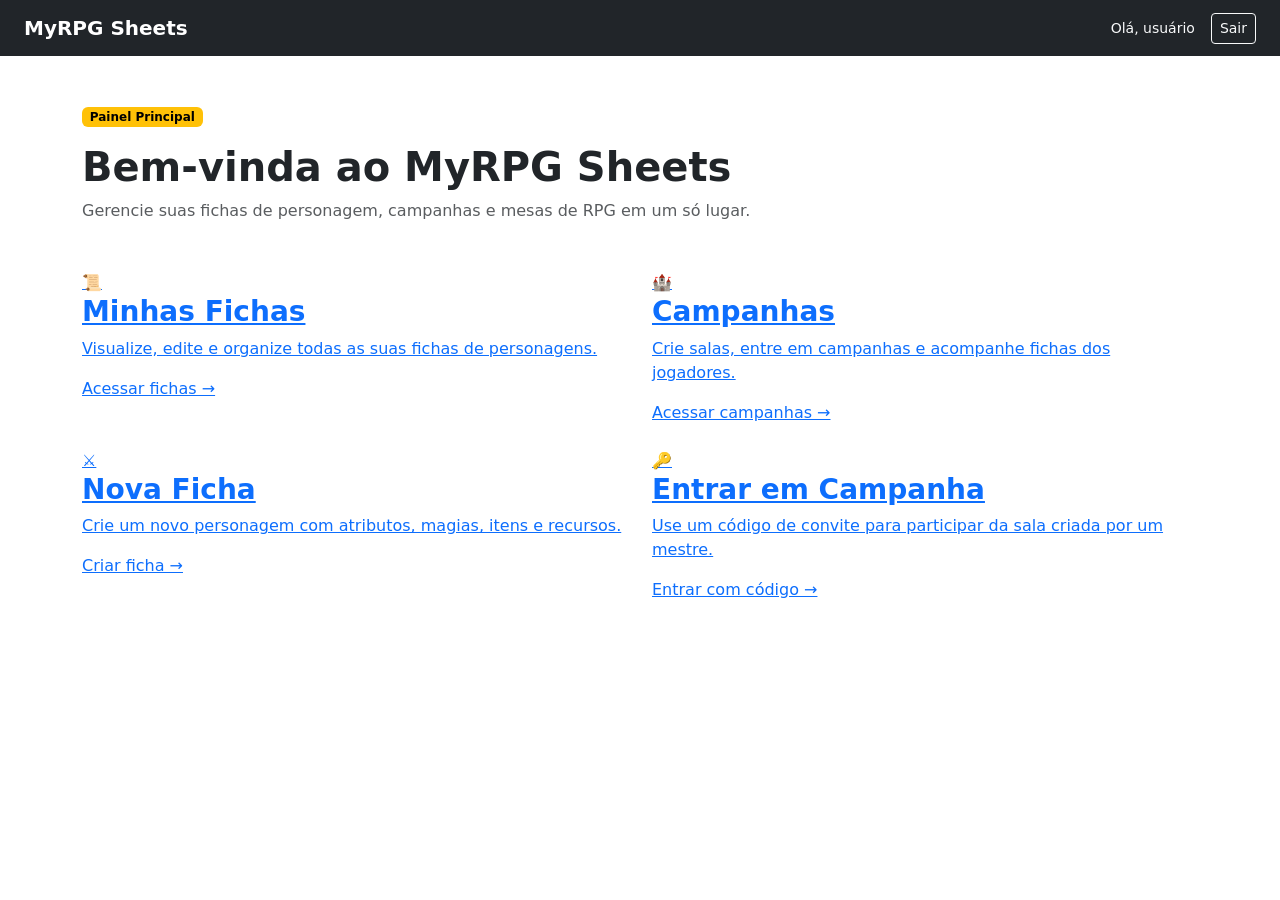
==== src/main/resources/templates/dashboard.html @ d606bb2a "v1.6.0 feat(campanhas): adicionar gerenciamento de campanhas e personagens - Alterações:     - Criad" ====
<!DOCTYPE html>
<html lang="pt-br" xmlns:th="http://www.thymeleaf.org">
<head>
    <meta charset="UTF-8">
    <title>Painel Principal | MyRPG Sheets</title>

    <link href="https://cdn.jsdelivr.net/npm/bootstrap@5.3.3/dist/css/bootstrap.min.css" rel="stylesheet">
    <link href="/css/style.css" rel="stylesheet">
</head>
<body class="app-bg">

<nav class="navbar navbar-expand-lg navbar-dark bg-dark px-4">
    <a class="navbar-brand fw-bold" href="/dashboard">MyRPG Sheets</a>

    <div class="ms-auto d-flex align-items-center gap-3">
        <span class="text-light small" th:text="'Olá, ' + ${user.name}">Olá, usuário</span>
        <a href="/logout" class="btn btn-outline-light btn-sm">Sair</a>
    </div>
</nav>

<main class="container py-5">

    <section class="dashboard-hero mb-5">
        <span class="badge text-bg-warning mb-3">Painel Principal</span>

        <h1 class="fw-bold mb-2">
            Bem-vinda ao MyRPG Sheets
        </h1>

        <p class="text-muted mb-0">
            Gerencie suas fichas de personagem, campanhas e mesas de RPG em um só lugar.
        </p>
    </section>

    <div class="row g-4">
        <div class="col-md-6">
            <a href="/characters" class="dashboard-card-link">
                <div class="dashboard-card h-100">
                    <div class="dashboard-icon">📜</div>

                    <h3 class="fw-bold">Minhas Fichas</h3>

                    <p>
                        Visualize, edite e organize todas as suas fichas de personagens.
                    </p>

                    <span class="dashboard-action">Acessar fichas →</span>
                </div>
            </a>
        </div>

        <div class="col-md-6">
            <a href="/campaigns" class="dashboard-card-link">
                <div class="dashboard-card h-100">
                    <div class="dashboard-icon">🏰</div>

                    <h3 class="fw-bold">Campanhas</h3>

                    <p>
                        Crie salas, entre em campanhas e acompanhe fichas dos jogadores.
                    </p>

                    <span class="dashboard-action">Acessar campanhas →</span>
                </div>
            </a>
        </div>

        <div class="col-md-6">
            <a href="/characters/new" class="dashboard-card-link">
                <div class="dashboard-card h-100">
                    <div class="dashboard-icon">⚔️</div>

                    <h3 class="fw-bold">Nova Ficha</h3>

                    <p>
                        Crie um novo personagem com atributos, magias, itens e recursos.
                    </p>

                    <span class="dashboard-action">Criar ficha →</span>
                </div>
            </a>
        </div>

        <div class="col-md-6">
            <a href="/campaigns/join" class="dashboard-card-link">
                <div class="dashboard-card h-100">
                    <div class="dashboard-icon">🔑</div>

                    <h3 class="fw-bold">Entrar em Campanha</h3>

                    <p>
                        Use um código de convite para participar da sala criada por um mestre.
                    </p>

                    <span class="dashboard-action">Entrar com código →</span>
                </div>
            </a>
        </div>
    </div>

</main>

</body>
</html>
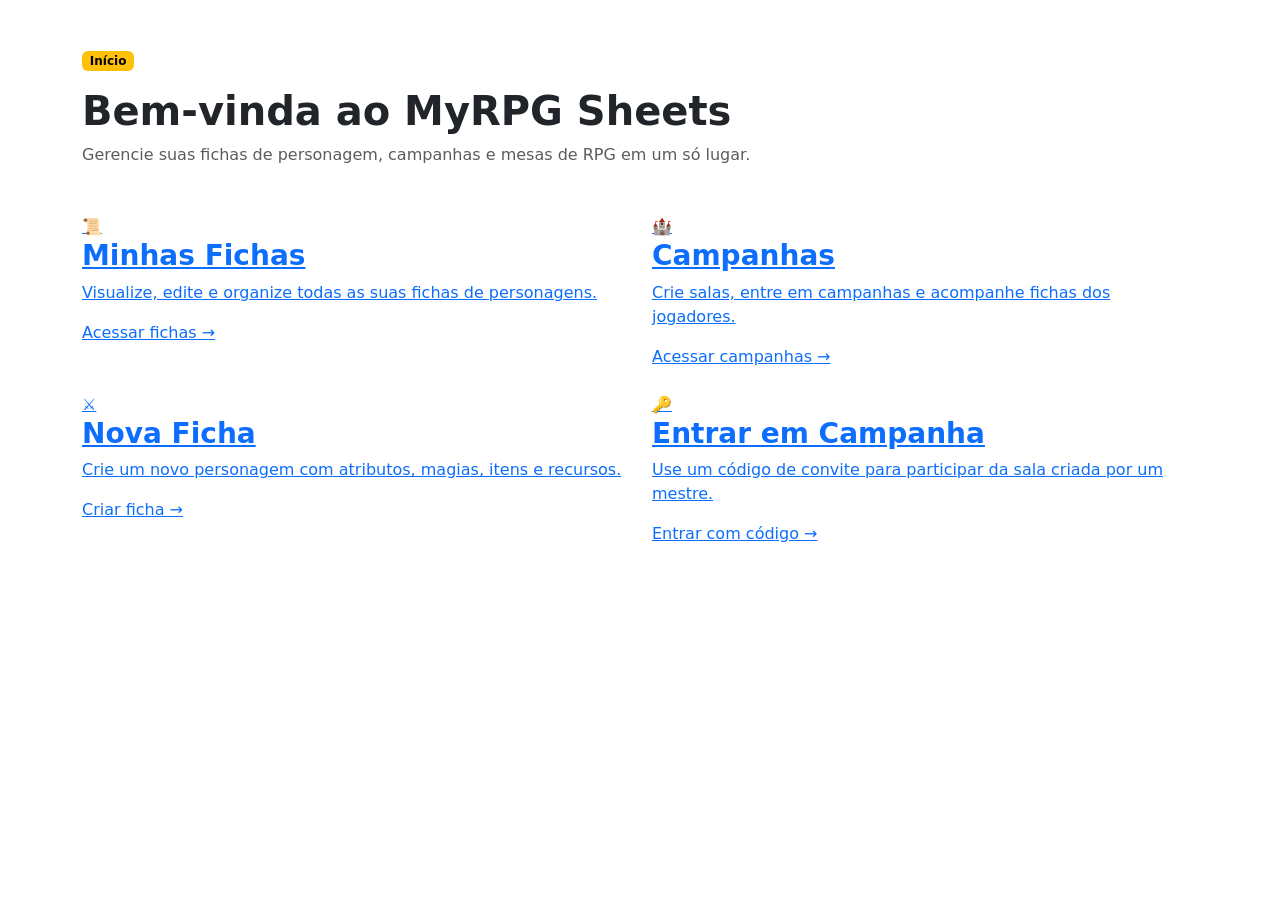
==== commit 11a5a9d9: "v1.6.0 feat(perfil): adicionar funcionalidades de atualização de perfil e segurança - Alterações:   " ====
--- a/src/main/resources/templates/dashboard.html
+++ b/src/main/resources/templates/dashboard.html
@@ -2,26 +2,19 @@
 <html lang="pt-br" xmlns:th="http://www.thymeleaf.org">
 <head>
     <meta charset="UTF-8">
-    <title>Painel Principal | MyRPG Sheets</title>
+    <title>Início | MyRPG Sheets</title>
 
     <link href="https://cdn.jsdelivr.net/npm/bootstrap@5.3.3/dist/css/bootstrap.min.css" rel="stylesheet">
     <link href="/css/style.css" rel="stylesheet">
 </head>
 <body class="app-bg">
 
-<nav class="navbar navbar-expand-lg navbar-dark bg-dark px-4">
-    <a class="navbar-brand fw-bold" href="/dashboard">MyRPG Sheets</a>
-
-    <div class="ms-auto d-flex align-items-center gap-3">
-        <span class="text-light small" th:text="'Olá, ' + ${user.name}">Olá, usuário</span>
-        <a href="/logout" class="btn btn-outline-light btn-sm">Sair</a>
-    </div>
-</nav>
+<div th:replace="~{fragments/navbar :: appNavbar}"></div>
 
 <main class="container py-5">
 
     <section class="dashboard-hero mb-5">
-        <span class="badge text-bg-warning mb-3">Painel Principal</span>
+        <span class="badge text-bg-warning mb-3">Início</span>
 
         <h1 class="fw-bold mb-2">
             Bem-vinda ao MyRPG Sheets
@@ -100,5 +93,6 @@
 
 </main>
 
+<script src="https://cdn.jsdelivr.net/npm/bootstrap@5.3.3/dist/js/bootstrap.bundle.min.js"></script>
 </body>
 </html>
